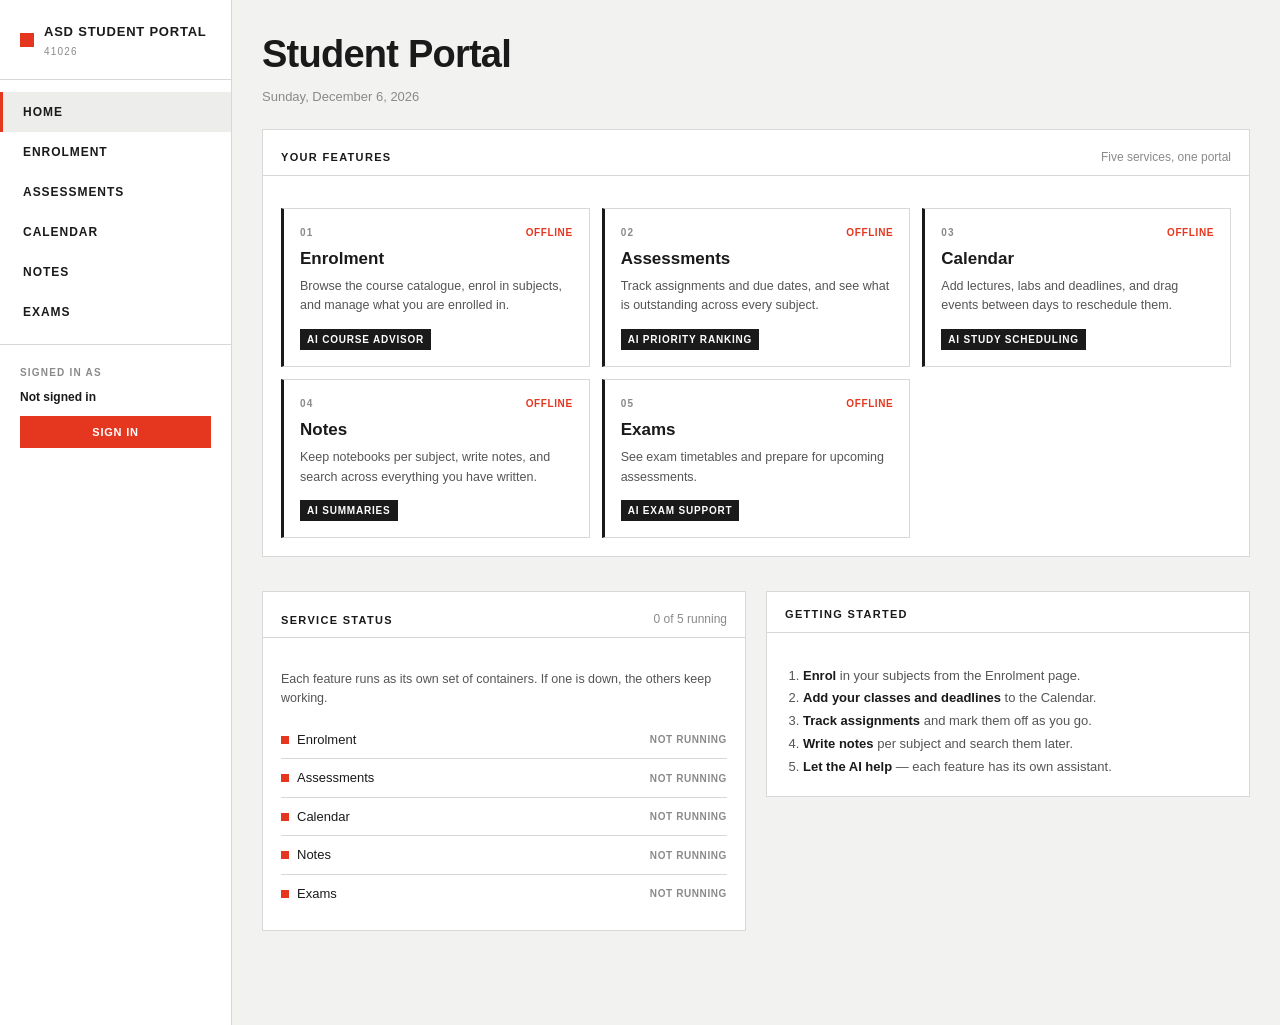
==== shared/frontend/index.html @ 33cae15e "Homepage" ====
<!DOCTYPE html>
<html lang="en">

<head>
    <meta charset="UTF-8">
    <meta name="viewport" content="width=device-width, initial-scale=1.0">

    <title>Home | ASD Student Portal</title>
    <link rel="stylesheet" href="css/asd-shell.css">
    <link rel="stylesheet" href="css/style.css">
    <link rel="stylesheet" href="css/home.css">
</head>

<body>

    <div class="layout">

        <aside class="sidebar">

            <a class="brand" href="index.html" title="Go to the portal homepage">
                <span class="brand__mark"></span>
                <div>
                    <div class="brand__name">ASD STUDENT PORTAL</div>
                    <div class="brand__sub">41026</div>
                </div>
            </a>

        <nav class="nav">
                <a class="nav__item nav__item--active" href="index.html">HOME</a>
                <a class="nav__item" href="http://localhost:8080">ENROLMENT</a>
                <a class="nav__item" href="http://localhost:8081">ASSESSMENTS</a>
                <a class="nav__item" href="http://localhost:8082">CALENDAR</a>
                <a class="nav__item" href="http://localhost:8083">NOTES</a>
                <a class="nav__item" href="http://localhost:8084">EXAMS</a>
            </nav>

            <div class="side-note">
                <div class="side-note__label">SIGNED IN AS</div>
                <p class="side-note__text" id="user-name">Guest</p>
                <p class="side-note__text" id="user-email"></p>
                <button id="auth-action" class="btn btn--block">SIGN IN</button>
            </div>

        </aside>

        <main class="main">

            <header class="page-header">
                <div>
                    <h1 class="page-title" id="greeting">Student Portal</h1>
                    <p class="page-subtitle" id="today-line">Everything for your studies in one place</p>
                </div>
            </header>

            <section class="section">
                <div class="section__head">
                    <h2 class="section__title">Your Features</h2>
                    <span class="section__hint">Five services, one portal</span>
                </div>

                <div class="section__body">
                    <div class="feature-grid">

                        <a class="feature" href="http://localhost:8080">
                            <span class="feature__code">01</span>
                            <h3 class="feature__title">Enrolment</h3>
                            <p class="feature__text">
                                Browse the course catalogue, enrol in subjects, and manage
                                what you are enrolled in.
                            </p>
                            <span class="feature__ai">AI course advisor</span>
                            <span class="feature__status" data-service="enrolment">checking...</span>
                        </a>

                        <a class="feature" href="http://localhost:8081">
                            <span class="feature__code">02</span>
                            <h3 class="feature__title">Assessments</h3>
                            <p class="feature__text">
                                Track assignments and due dates, and see what is outstanding
                                across every subject.
                            </p>
                            <span class="feature__ai">AI priority ranking</span>
                            <span class="feature__status" data-service="assessments">checking...</span>
                        </a>

                        <a class="feature" href="http://localhost:8082">
                            <span class="feature__code">03</span>
                            <h3 class="feature__title">Calendar</h3>
                            <p class="feature__text">
                                Add lectures, labs and deadlines, and drag events between days
                                to reschedule them.
                            </p>
                            <span class="feature__ai">AI study scheduling</span>
                            <span class="feature__status" data-service="calendar">checking...</span>
                        </a>

                        <a class="feature" href="http://localhost:8083">
                            <span class="feature__code">04</span>
                            <h3 class="feature__title">Notes</h3>
                            <p class="feature__text">
                                Keep notebooks per subject, write notes, and search across
                                everything you have written.
                            </p>
                            <span class="feature__ai">AI summaries</span>
                            <span class="feature__status" data-service="notes">checking...</span>
                        </a>

                        <a class="feature" href="http://localhost:8084">
                            <span class="feature__code">05</span>
                            <h3 class="feature__title">Exams</h3>
                            <p class="feature__text">
                                See exam timetables and prepare for upcoming assessments.
                            </p>
                            <span class="feature__ai">AI exam support</span>
                            <span class="feature__status" data-service="exams">checking...</span>
                        </a>

                    </div>
                </div>
            </section>

            <div class="home-columns">

                <section class="section">
                    <div class="section__head">
                        <h2 class="section__title">Service Status</h2>
                        <span class="section__hint" id="status-summary">Checking...</span>
                    </div>
                    <div class="section__body">
                        <p class="status-note">
                            Each feature runs as its own set of containers. If one is down,
                            the others keep working.
                        </p>
                        <ul class="status-list" id="status-list"></ul>
                    </div>
                </section>

                <section class="section">
                    <div class="section__head">
                        <h2 class="section__title">Getting Started</h2>
                    </div>
                    <div class="section__body">
                        <ol class="steps">
                            <li><strong>Enrol</strong> in your subjects from the Enrolment page.</li>
                            <li><strong>Add your classes and deadlines</strong> to the Calendar.</li>
                            <li><strong>Track assignments</strong> and mark them off as you go.</li>
                            <li><strong>Write notes</strong> per subject and search them later.</li>
                            <li><strong>Let the AI help</strong> — each feature has its own assistant.</li>
                        </ol>
                    </div>
                </section>

            </div>

        </main>

    </div>

    <script src="js/home.js"></script>
</body>

</html>
---- shared/frontend/css/asd-shell.css ----
:root {
  --red: #E5361F;
  --red-dark: #C82E1A;
  --ink: #1A1A1A;
  --muted: #8A8A8A;
  --muted-light: #B0B0B0;
  --line: #D8D8D8;
  --bg: #F2F2F0;
  --panel: #FFFFFF;
  --panel-alt: #FAFAF9;
  --green: #1D6F42;
  --amber: #9A6412;

  --sidebar-width: 232px;
  --gap: 20px;
}

* { box-sizing: border-box; margin: 0; padding: 0; }

body {
  font-family: "Helvetica Neue", Arial, sans-serif;
  background: var(--bg);
  color: var(--ink);
  font-size: 14px;
  line-height: 1.5;
}

.layout {
  display: grid;
  grid-template-columns: var(--sidebar-width) 1fr;
  min-height: 100vh;
}

.sidebar {
  background: var(--panel);
  border-right: 1px solid var(--line);
  padding: 22px 0;
}

.brand {
  display: flex;
  gap: 10px;
  align-items: center;
  padding: 0 20px 20px;
  border-bottom: 1px solid var(--line);
}

.brand__mark {
  width: 14px;
  height: 14px;
  background: var(--red);
  flex-shrink: 0;
}

.brand__name { font-size: 13px; font-weight: 700; letter-spacing: 0.06em; }

.brand__sub {
  font-size: 10px;
  color: var(--muted);
  letter-spacing: 0.12em;
  margin-top: 2px;
}

.nav { padding: 12px 0; border-bottom: 1px solid var(--line); }

.nav__item {
  display: block;
  padding: 11px 20px;
  font-size: 12px;
  font-weight: 700;
  letter-spacing: 0.08em;
  color: var(--ink);
  text-decoration: none;
  border-left: 3px solid transparent;
}

.nav__item:hover { background: var(--panel-alt); }

.nav__item--active {
  background: #EDEDEB;
  border-left-color: var(--red);
}

.nav__item--soon { color: var(--muted-light); cursor: not-allowed; }
.nav__item--soon:hover { background: none; color: var(--muted-light); }

.side-note { padding: 20px; }

.side-note__label {
  font-size: 10px;
  font-weight: 700;
  letter-spacing: 0.12em;
  color: var(--muted);
  margin-bottom: 8px;
}

.side-note__text { font-size: 12px; line-height: 1.55; color: #555; }

.main { padding: 26px 30px; }

.page-header {
  display: flex;
  justify-content: space-between;
  align-items: flex-end;
  margin-bottom: 22px;
}

.page-title { font-size: 38px; letter-spacing: -0.02em; font-weight: 700; }

.page-subtitle {
  font-size: 13px;
  color: var(--muted);
  margin-top: 4px;
}

.section {
  background: var(--panel);
  border: 1px solid var(--line);
  margin-bottom: var(--gap);
}

.section__head {
  padding: 14px 18px;
  border-bottom: 1px solid var(--line);
  display: flex;
  justify-content: space-between;
  align-items: baseline;
  gap: 12px;
}

.section__title {
  font-size: 11px;
  font-weight: 700;
  letter-spacing: 0.1em;
  text-transform: uppercase;
}

.section__hint { font-size: 12px; color: var(--muted); }

.section__body { padding: 18px; }

.btn {
  padding: 9px 14px;
  font-size: 11px;
  font-weight: 700;
  letter-spacing: 0.07em;
  border: 1px solid var(--line);
  background: var(--panel);
  color: var(--ink);
  cursor: pointer;
  font-family: inherit;
}

.btn:hover { background: #F6F6F4; }
.btn:disabled { opacity: 0.5; cursor: not-allowed; }

.btn--primary { background: var(--red); border-color: var(--red); color: #fff; }
.btn--primary:hover { background: var(--red-dark); }

.btn--danger { background: var(--panel); border-color: var(--red); color: var(--red); }
.btn--danger:hover { background: #FDEBE7; }

.btn--small { padding: 6px 10px; font-size: 10px; }
.btn--block { width: 100%; margin-top: 8px; }

.card-grid {
  display: grid;
  grid-template-columns: repeat(auto-fill, minmax(260px, 1fr));
  gap: 12px;
}

.card {
  border: 1px solid var(--line);
  border-left: 3px solid var(--ink);
  background: var(--panel);
  padding: 14px;
}

.card__top {
  display: flex;
  justify-content: space-between;
  align-items: baseline;
  gap: 8px;
  margin-bottom: 6px;
}

.card__code {
  font-size: 11px;
  font-weight: 700;
  letter-spacing: 0.08em;
  color: var(--red);
}

.card__title { font-size: 15px; font-weight: 700; margin-bottom: 6px; }
.card__text { font-size: 12.5px; color: #555; margin-bottom: 12px; }

.badge {
  display: inline-block;
  padding: 3px 7px;
  font-size: 10px;
  font-weight: 700;
  letter-spacing: 0.08em;
  text-transform: uppercase;
  background: #EDEDEB;
  color: #555;
}

.badge--ok { background: #E4F0E9; color: var(--green); }
.badge--off { background: #FDEBE7; color: var(--red); }
.badge--warn { background: #FBF0DD; color: var(--amber); }
.table { width: 100%; border-collapse: collapse; font-size: 13px; }

.table th {
  text-align: left;
  padding: 10px 12px;
  font-size: 10px;
  font-weight: 700;
  letter-spacing: 0.1em;
  text-transform: uppercase;
  color: var(--muted);
  border-bottom: 1px solid var(--line);
  white-space: nowrap;
}

.table td { padding: 11px 12px; border-bottom: 1px solid var(--line); }
.table tr:last-child td { border-bottom: none; }
.table tbody tr:hover { background: var(--panel-alt); }

.field { display: flex; flex-direction: column; gap: 5px; }

.field > span,
.field > label {
  font-size: 10px;
  font-weight: 700;
  letter-spacing: 0.09em;
  color: var(--muted);
  text-transform: uppercase;
}

.input,
.field input,
.field select,
.field textarea {
  padding: 9px 10px;
  border: 1px solid var(--line);
  font-size: 13px;
  font-family: inherit;
  background: #fff;
  color: var(--ink);
}

.input:focus,
.field input:focus,
.field select:focus,
.field textarea:focus {
  outline: 2px solid var(--red);
  outline-offset: -1px;
}

.input-row { display: flex; gap: 8px; }
.input-row .input { flex: 1; }

.ai-block {
  background: var(--ink);
  color: #fff;
  padding: 16px;
}

.ai-block__label {
  font-size: 10px;
  font-weight: 700;
  letter-spacing: 0.12em;
  color: var(--red);
  margin-bottom: 8px;
}

.ai-block__text { font-size: 12px; line-height: 1.55; color: #D6D6D6; }

.ai-block .input { background: #2A2A2A; border-color: #4A4A4A; color: #fff; }
.ai-block .input::placeholder { color: #7A7A7A; }

.ai-output {
  margin-top: 12px;
  font-size: 13px;
  line-height: 1.6;
  color: #E4E4E4;
  white-space: pre-wrap;
}

.ai-output:empty { display: none; }

.muted { color: var(--muted); }
.empty { padding: 18px; color: var(--muted); font-size: 13px; }

@media (max-width: 900px) {
  .layout { grid-template-columns: 1fr; }
  .sidebar { display: none; }
  .main { padding: 16px; }
  .page-header { flex-direction: column; align-items: flex-start; gap: 12px; }
  .page-title { font-size: 27px; }
  .card-grid { grid-template-columns: 1fr; }
  .table { font-size: 12px; }
  .table th, .table td { padding: 8px 6px; }
}
/* The brand block is a link back to the portal homepage. It must not pick up
   default anchor styling (underline, blue) since it sits in the sidebar. */
.brand,
.auth-brand {
    text-decoration: none;
    color: inherit;
    cursor: pointer;
}

.brand:hover .brand__name,
.auth-brand:hover .brand__name {
    color: var(--red);
}

.brand:focus-visible,
.auth-brand:focus-visible {
    outline: 2px solid var(--red);
    outline-offset: 3px;
}
---- shared/frontend/css/style.css ----
/* Study Notebook — shares the visual language of the calendar module:
   Swiss-style red/black, square corners, hairline rules, uppercase labels.
   Tokens are kept identical to student-voreaksanith/frontend/css/calendar.css
   so the two modules can eventually move into shared/frontend/. */

:root {
  --red: #E5361F;
  --ink: #1A1A1A;
  --muted: #8A8A8A;
  --line: #D8D8D8;
  --bg: #F2F2F0;
  --panel: #FFFFFF;
}

* { box-sizing: border-box; margin: 0; padding: 0; }

body {
  font-family: "Helvetica Neue", Arial, sans-serif;
  background: var(--bg);
  color: var(--ink);
  font-size: 14px;
}

.layout {
  display: grid;
  grid-template-columns: 232px 1fr;
  min-height: 100vh;
}

/* ------------------------------------------------------------- sidebar */

.sidebar {
  background: var(--panel);
  border-right: 1px solid var(--line);
  padding: 22px 0;
}

.brand {
  display: flex;
  gap: 10px;
  align-items: center;
  padding: 0 20px 20px;
  border-bottom: 1px solid var(--line);
}

.brand__mark {
  width: 14px;
  height: 14px;
  background: var(--red);
  flex-shrink: 0;
}

.brand__name { font-size: 13px; font-weight: 700; letter-spacing: 0.06em; }
.brand__sub { font-size: 10px; color: var(--muted); letter-spacing: 0.12em; margin-top: 2px; }

.nav { padding: 12px 0; border-bottom: 1px solid var(--line); }

.nav__item {
  display: block;
  padding: 11px 20px;
  font-size: 12px;
  font-weight: 700;
  letter-spacing: 0.08em;
  color: var(--ink);
  text-decoration: none;
  border-left: 3px solid transparent;
}

.nav__item:hover { background: #FAFAFA; }

.nav__item--active {
  background: #EDEDEB;
  border-left-color: var(--red);
}

.panel { padding: 20px; }
.panel__label { font-size: 10px; font-weight: 700; letter-spacing: 0.12em; color: var(--muted); margin-bottom: 8px; }
.panel__text { font-size: 12px; line-height: 1.55; color: #555; }

/* --------------------------------------------------------- ai assistant */

.agent {
  margin: 0 20px 20px;
  padding: 16px;
  background: var(--ink);
  color: #fff;
}

.agent__label {
  font-size: 10px;
  font-weight: 700;
  letter-spacing: 0.12em;
  color: var(--red);
  margin-bottom: 8px;
}

.agent__text { font-size: 12px; line-height: 1.55; color: #D6D6D6; }

.agent__output {
  margin-top: 12px;
  padding: 10px;
  background: #2A2A2A;
  border-left: 3px solid var(--red);
  font-size: 11.5px;
  line-height: 1.5;
  color: #E4E4E4;
  white-space: pre-wrap;
  word-break: break-word;
  max-height: 320px;
  overflow-y: auto;
}

.agent__output:empty { display: none; }
.agent.is-busy { opacity: 0.65; }

/* ---------------------------------------------------------------- main */

.main { padding: 26px 30px 60px; }

.header {
  display: flex;
  justify-content: space-between;
  align-items: flex-end;
  margin-bottom: 26px;
}

.header__title { font-size: 38px; letter-spacing: -0.02em; }
.header__sub { font-size: 12px; color: var(--muted); margin-top: 5px; }
.header__controls { display: flex; gap: 8px; }

/* -------------------------------------------------------------- buttons */

.btn {
  padding: 9px 14px;
  font-size: 11px;
  font-weight: 700;
  letter-spacing: 0.07em;
  border: 1px solid var(--line);
  background: var(--panel);
  color: var(--ink);
  cursor: pointer;
  font-family: inherit;
}

.btn:hover { background: #F6F6F4; }

.btn--primary { background: var(--red); border-color: var(--red); color: #fff; }
.btn--primary:hover { background: #C82E1A; }

.btn--danger { color: var(--red); }
.btn--danger:hover { background: #FDEBE7; border-color: var(--red); }

.btn--small { padding: 6px 9px; font-size: 10px; letter-spacing: 0.06em; }
/* ------------------------------------------------------------- sections */

.section { margin-bottom: 34px; }

.section__head {
  display: flex;
  justify-content: space-between;
  align-items: flex-end;
  gap: 12px;
  flex-wrap: wrap;
  padding-bottom: 9px;
  margin-bottom: 14px;
  border-bottom: 1px solid var(--line);
}

.section__title {
  font-size: 11px;
  font-weight: 700;
  letter-spacing: 0.12em;
  text-transform: uppercase;
}

.section__hint { font-size: 12px; color: var(--muted); margin-top: 4px; }

.empty {
  padding: 26px 16px;
  background: var(--panel);
  border: 1px solid var(--line);
  font-size: 12px;
  color: var(--muted);
}

/* ------------------------------------------------------------ notebooks */

.cards {
  display: grid;
  grid-template-columns: repeat(auto-fit, minmax(232px, 1fr));
  gap: 1px;
  background: var(--line);
  border: 1px solid var(--line);
}

.notebook {
  display: flex;
  flex-direction: column;
  min-height: 168px;
  padding: 16px;
  background: var(--panel);
  border-left: 3px solid transparent;
}

.notebook:hover { background: #FAFAF9; }

.notebook--active {
  border-left-color: var(--red);
  background: #FFF8F2;
}

.notebook__course {
  font-size: 10px;
  font-weight: 700;
  letter-spacing: 0.1em;
  color: var(--muted);
}

.notebook__title {
  font-size: 17px;
  font-weight: 600;
  line-height: 1.3;
  margin: 8px 0 6px;
}

.notebook__date {
  font-size: 10px;
  letter-spacing: 0.06em;
  color: var(--muted);
  text-transform: uppercase;
}

.notebook__actions {
  display: flex;
  gap: 6px;
  flex-wrap: wrap;
  margin-top: auto;
  padding-top: 14px;
}

/* ---------------------------------------------------------------- notes */

.table {
  width: 100%;
  border-collapse: collapse;
  background: var(--panel);
  border: 1px solid var(--line);
  font-size: 13px;
}

.table th {
  padding: 10px;
  text-align: left;
  font-size: 10px;
  font-weight: 700;
  letter-spacing: 0.1em;
  color: var(--muted);
  text-transform: uppercase;
  border-bottom: 1px solid var(--line);
  white-space: nowrap;
}

.table td {
  padding: 10px;
  border-bottom: 1px solid var(--line);
  vertical-align: middle;
}

.table tr:last-child td { border-bottom: none; }
.table tbody tr:hover { background: #FAFAF9; }

.table__id { color: var(--muted); font-size: 11px; width: 1%; }
.table__title { font-weight: 600; }
.table__meta { color: var(--muted); font-size: 11px; white-space: nowrap; }

.table__actions {
  display: flex;
  gap: 5px;
  flex-wrap: wrap;
  justify-content: flex-end;
}

.table-wrap { overflow-x: auto; }

/* --------------------------------------------------------------- search */

.search { display: flex; gap: 8px; margin-bottom: 14px; }

.search input {
  flex: 1;
  padding: 9px 10px;
  border: 1px solid var(--line);
  background: var(--panel);
  font-size: 13px;
  font-family: inherit;
}

.search input:focus { outline: 2px solid var(--red); outline-offset: -1px; }

.results { background: var(--panel); border: 1px solid var(--line); }
.results:empty { display: none; }

.result { padding: 14px 16px; border-bottom: 1px solid var(--line); }
.result:last-child { border-bottom: none; }

.result__title { font-size: 14px; font-weight: 600; margin-bottom: 5px; }
.result__preview { font-size: 12px; line-height: 1.6; color: #555; }

.result__meta {
  font-size: 10px;
  letter-spacing: 0.08em;
  color: var(--muted);
  text-transform: uppercase;
  margin-top: 7px;
}

/* --------------------------------------------------------------- modal */

.modal {
  position: fixed;
  inset: 0;
  background: rgba(0, 0, 0, 0.45);
  display: flex;
  align-items: center;
  justify-content: center;
  z-index: 50;
}

.modal[hidden] { display: none; }

.modal__box {
  background: var(--panel);
  width: 460px;
  max-width: 92vw;
  max-height: 90vh;
  overflow-y: auto;
  padding: 24px;
  border-top: 3px solid var(--red);
}

.modal__title { font-size: 20px; margin-bottom: 18px; }
.modal__text { font-size: 13px; line-height: 1.6; color: #555; margin-bottom: 18px; }

.form { display: flex; flex-direction: column; gap: 13px; }

.form__error {
  background: #FDEBE7;
  border-left: 3px solid var(--red);
  padding: 9px 11px;
  font-size: 12px;
  color: #96200F;
}

.form__error[hidden] { display: none; }

.field { display: flex; flex-direction: column; gap: 5px; }

.field span {
  font-size: 10px;
  font-weight: 700;
  letter-spacing: 0.09em;
  color: var(--muted);
  text-transform: uppercase;
}

.field input,
.field textarea {
  padding: 9px 10px;
  border: 1px solid var(--line);
  font-size: 13px;
  font-family: inherit;
  background: #fff;
}

.field textarea { min-height: 140px; resize: vertical; line-height: 1.55; }

.field input:focus,
.field textarea:focus { outline: 2px solid var(--red); outline-offset: -1px; }

.field-row { display: grid; grid-template-columns: 1fr 1fr; gap: 11px; }

.form__actions {
  display: flex;
  justify-content: flex-end;
  gap: 8px;
  margin-top: 6px;
  padding-top: 14px;
  border-top: 1px solid var(--line);
}

/* --------------------------------------------------------------- toast */

.toast {
  position: fixed;
  bottom: 22px;
  left: 50%;
  transform: translate(-50%, 14px);
  background: var(--ink);
  color: #fff;
  padding: 11px 18px;
  font-size: 12.5px;
  opacity: 0;
  pointer-events: none;
  transition: opacity 0.2s, transform 0.2s;
  z-index: 60;
  max-width: 90vw;
}

.toast--visible { opacity: 1; transform: translate(-50%, 0); }
.toast--success { background: #1D6F42; }
.toast--warn { background: #9A6412; }
.toast--error { background: var(--red); }

/* ---------------------------------------------------------- responsive */

@media (max-width: 900px) {
  .layout { grid-template-columns: 1fr; }
  .sidebar { display: none; }
  .main { padding: 16px; }
  .header { flex-direction: column; align-items: flex-start; gap: 12px; }
  .header__title { font-size: 27px; }
  .cards { grid-template-columns: 1fr; }
  .notebook { min-height: auto; }
  .field-row { grid-template-columns: 1fr; }
  .table__actions { justify-content: flex-start; }
}

/* The brand block is a link back to the portal homepage. It must not pick up
   default anchor styling (underline, blue) since it sits in the sidebar. */
.brand,
.auth-brand {
    text-decoration: none;
    color: inherit;
    cursor: pointer;
}

.brand:hover .brand__name,
.auth-brand:hover .brand__name {
    color: var(--red);
}

.brand:focus-visible,
.auth-brand:focus-visible {
    outline: 2px solid var(--red);
    outline-offset: 3px;
}
---- shared/frontend/css/home.css ----
/* Homepage styles. Builds on css/asd-shell.css, which must be linked first. */

/* ------------------------------------------------------------ feature grid */

.feature-grid {
    display: grid;
    grid-template-columns: repeat(auto-fill, minmax(260px, 1fr));
    gap: 12px;
}

.feature {
    position: relative;
    display: block;
    padding: 16px;
    border: 1px solid var(--line);
    border-left: 3px solid var(--ink);
    background: var(--panel);
    text-decoration: none;
    color: inherit;
}

.feature:hover {
    background: var(--panel-alt, #FAFAF9);
    border-left-color: var(--red);
}

.feature__code {
    display: block;
    font-size: 10px;
    font-weight: 700;
    letter-spacing: 0.12em;
    color: var(--muted);
    margin-bottom: 6px;
}

.feature__title {
    font-size: 17px;
    font-weight: 700;
    margin-bottom: 6px;
}

.feature__text {
    font-size: 12.5px;
    line-height: 1.55;
    color: #555;
    margin-bottom: 12px;
}

.feature__ai {
    display: inline-block;
    padding: 3px 7px;
    font-size: 10px;
    font-weight: 700;
    letter-spacing: 0.08em;
    text-transform: uppercase;
    background: var(--ink);
    color: #fff;
}

/* Live reachability flag, set by home.js. */
.feature__status {
    position: absolute;
    top: 16px;
    right: 16px;
    font-size: 10px;
    font-weight: 700;
    letter-spacing: 0.06em;
    text-transform: uppercase;
    color: var(--muted);
}

.feature__status--up { color: #1D6F42; }
.feature__status--down { color: var(--red); }

/* --------------------------------------------------------------- columns */

.home-columns {
    display: grid;
    grid-template-columns: 1fr 1fr;
    gap: 20px;
    align-items: start;
}

.status-note {
    font-size: 12.5px;
    color: #555;
    line-height: 1.55;
    margin-bottom: 12px;
}

.status-list {
    list-style: none;
    margin: 0;
    padding: 0;
}

.status-list li {
    display: flex;
    justify-content: space-between;
    align-items: center;
    gap: 10px;
    padding: 9px 0;
    border-bottom: 1px solid var(--line);
    font-size: 13px;
}

.status-list li:last-child { border-bottom: none; }

.status-list .dot {
    display: inline-block;
    width: 8px;
    height: 8px;
    margin-right: 8px;
    background: var(--muted);
    flex-shrink: 0;
}

.status-list .dot--up { background: #1D6F42; }
.status-list .dot--down { background: var(--red); }

.status-list .status-name { display: flex; align-items: center; }

.status-list .status-value {
    font-size: 10px;
    font-weight: 700;
    letter-spacing: 0.06em;
    text-transform: uppercase;
    color: var(--muted);
}

.steps {
    margin: 0;
    padding-left: 18px;
    font-size: 13px;
    line-height: 1.75;
    color: #555;
}

.steps strong { color: var(--ink); }

/* ---------------------------------------------------------------- sidebar */

.btn--block { width: 100%; margin-top: 10px; }

/* The sidebar is light (--panel), matching the feature pages, so these must be
   dark. Keep them in step if the sidebar scheme ever changes again. */
#user-name {
    font-weight: 700;
    color: var(--ink);
}

#user-email {
    font-size: 11px;
    word-break: break-all;
    color: var(--muted);
}

/* ------------------------------------------------------------- responsive */

@media (max-width: 900px) {
    .home-columns { grid-template-columns: 1fr; }
    .feature-grid { grid-template-columns: 1fr; }
}
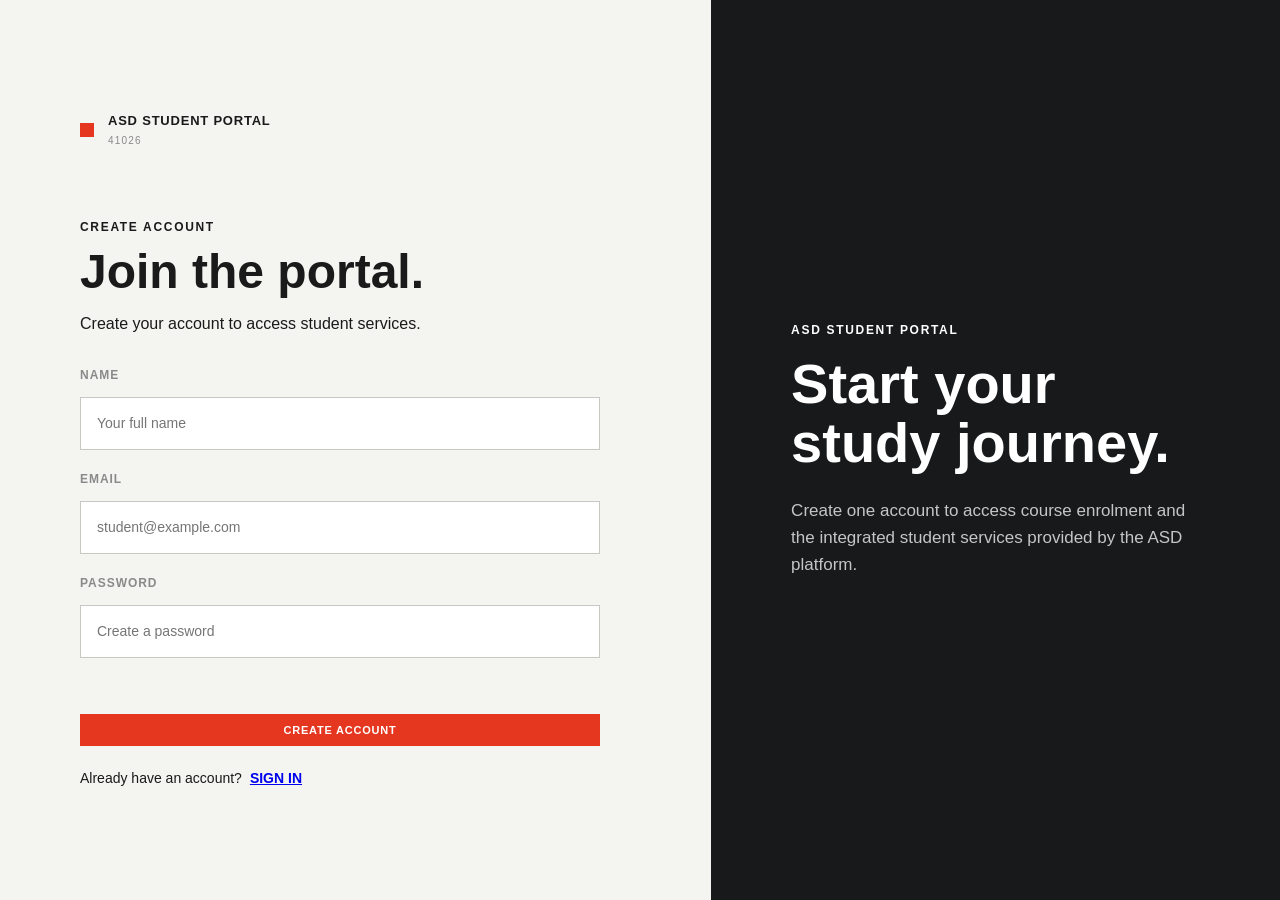
==== commit d234e36b: "finished database for register and login, fix bug for home page and add a index page, connect these " ====
--- a/shared/frontend/index.html
+++ b/shared/frontend/index.html
@@ -1,162 +1,13 @@
 <!DOCTYPE html>
 <html lang="en">
-
 <head>
     <meta charset="UTF-8">
     <meta name="viewport" content="width=device-width, initial-scale=1.0">
-
-    <title>Home | ASD Student Portal</title>
-    <link rel="stylesheet" href="css/asd-shell.css">
-    <link rel="stylesheet" href="css/style.css">
-    <link rel="stylesheet" href="css/home.css">
+    <title>ASD Student Portal</title>
 </head>
-
 <body>
-
-    <div class="layout">
-
-        <aside class="sidebar">
-
-            <a class="brand" href="index.html" title="Go to the portal homepage">
-                <span class="brand__mark"></span>
-                <div>
-                    <div class="brand__name">ASD STUDENT PORTAL</div>
-                    <div class="brand__sub">41026</div>
-                </div>
-            </a>
-
-        <nav class="nav">
-                <a class="nav__item nav__item--active" href="index.html">HOME</a>
-                <a class="nav__item" href="http://localhost:8080">ENROLMENT</a>
-                <a class="nav__item" href="http://localhost:8081">ASSESSMENTS</a>
-                <a class="nav__item" href="http://localhost:8082">CALENDAR</a>
-                <a class="nav__item" href="http://localhost:8083">NOTES</a>
-                <a class="nav__item" href="http://localhost:8084">EXAMS</a>
-            </nav>
-
-            <div class="side-note">
-                <div class="side-note__label">SIGNED IN AS</div>
-                <p class="side-note__text" id="user-name">Guest</p>
-                <p class="side-note__text" id="user-email"></p>
-                <button id="auth-action" class="btn btn--block">SIGN IN</button>
-            </div>
-
-        </aside>
-
-        <main class="main">
-
-            <header class="page-header">
-                <div>
-                    <h1 class="page-title" id="greeting">Student Portal</h1>
-                    <p class="page-subtitle" id="today-line">Everything for your studies in one place</p>
-                </div>
-            </header>
-
-            <section class="section">
-                <div class="section__head">
-                    <h2 class="section__title">Your Features</h2>
-                    <span class="section__hint">Five services, one portal</span>
-                </div>
-
-                <div class="section__body">
-                    <div class="feature-grid">
-
-                        <a class="feature" href="http://localhost:8080">
-                            <span class="feature__code">01</span>
-                            <h3 class="feature__title">Enrolment</h3>
-                            <p class="feature__text">
-                                Browse the course catalogue, enrol in subjects, and manage
-                                what you are enrolled in.
-                            </p>
-                            <span class="feature__ai">AI course advisor</span>
-                            <span class="feature__status" data-service="enrolment">checking...</span>
-                        </a>
-
-                        <a class="feature" href="http://localhost:8081">
-                            <span class="feature__code">02</span>
-                            <h3 class="feature__title">Assessments</h3>
-                            <p class="feature__text">
-                                Track assignments and due dates, and see what is outstanding
-                                across every subject.
-                            </p>
-                            <span class="feature__ai">AI priority ranking</span>
-                            <span class="feature__status" data-service="assessments">checking...</span>
-                        </a>
-
-                        <a class="feature" href="http://localhost:8082">
-                            <span class="feature__code">03</span>
-                            <h3 class="feature__title">Calendar</h3>
-                            <p class="feature__text">
-                                Add lectures, labs and deadlines, and drag events between days
-                                to reschedule them.
-                            </p>
-                            <span class="feature__ai">AI study scheduling</span>
-                            <span class="feature__status" data-service="calendar">checking...</span>
-                        </a>
-
-                        <a class="feature" href="http://localhost:8083">
-                            <span class="feature__code">04</span>
-                            <h3 class="feature__title">Notes</h3>
-                            <p class="feature__text">
-                                Keep notebooks per subject, write notes, and search across
-                                everything you have written.
-                            </p>
-                            <span class="feature__ai">AI summaries</span>
-                            <span class="feature__status" data-service="notes">checking...</span>
-                        </a>
-
-                        <a class="feature" href="http://localhost:8084">
-                            <span class="feature__code">05</span>
-                            <h3 class="feature__title">Exams</h3>
-                            <p class="feature__text">
-                                See exam timetables and prepare for upcoming assessments.
-                            </p>
-                            <span class="feature__ai">AI exam support</span>
-                            <span class="feature__status" data-service="exams">checking...</span>
-                        </a>
-
-                    </div>
-                </div>
-            </section>
-
-            <div class="home-columns">
-
-                <section class="section">
-                    <div class="section__head">
-                        <h2 class="section__title">Service Status</h2>
-                        <span class="section__hint" id="status-summary">Checking...</span>
-                    </div>
-                    <div class="section__body">
-                        <p class="status-note">
-                            Each feature runs as its own set of containers. If one is down,
-                            the others keep working.
-                        </p>
-                        <ul class="status-list" id="status-list"></ul>
-                    </div>
-                </section>
-
-                <section class="section">
-                    <div class="section__head">
-                        <h2 class="section__title">Getting Started</h2>
-                    </div>
-                    <div class="section__body">
-                        <ol class="steps">
-                            <li><strong>Enrol</strong> in your subjects from the Enrolment page.</li>
-                            <li><strong>Add your classes and deadlines</strong> to the Calendar.</li>
-                            <li><strong>Track assignments</strong> and mark them off as you go.</li>
-                            <li><strong>Write notes</strong> per subject and search them later.</li>
-                            <li><strong>Let the AI help</strong> — each feature has its own assistant.</li>
-                        </ol>
-                    </div>
-                </section>
-
-            </div>
-
-        </main>
-
-    </div>
-
-    <script src="js/home.js"></script>
+    <script>
+        window.location.replace("register.html");
+    </script>
 </body>
-
-</html>
+</html>
